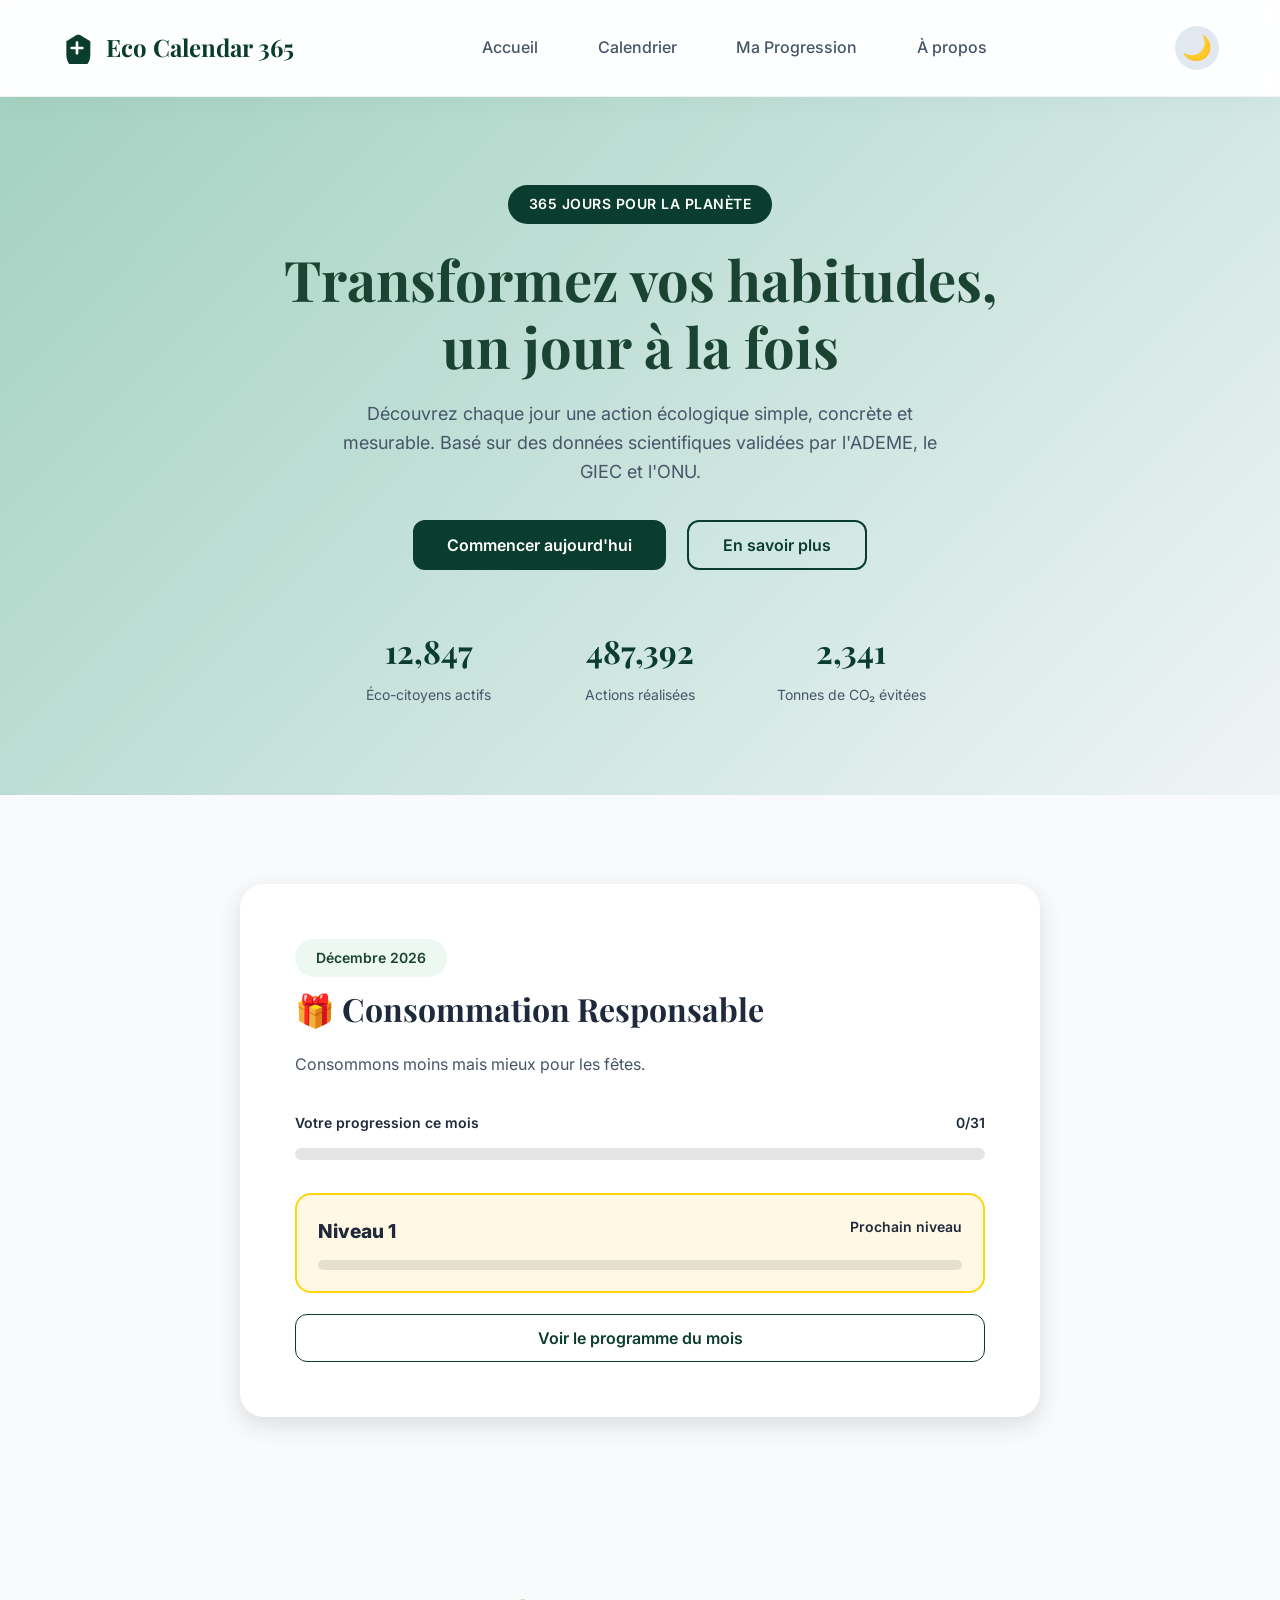
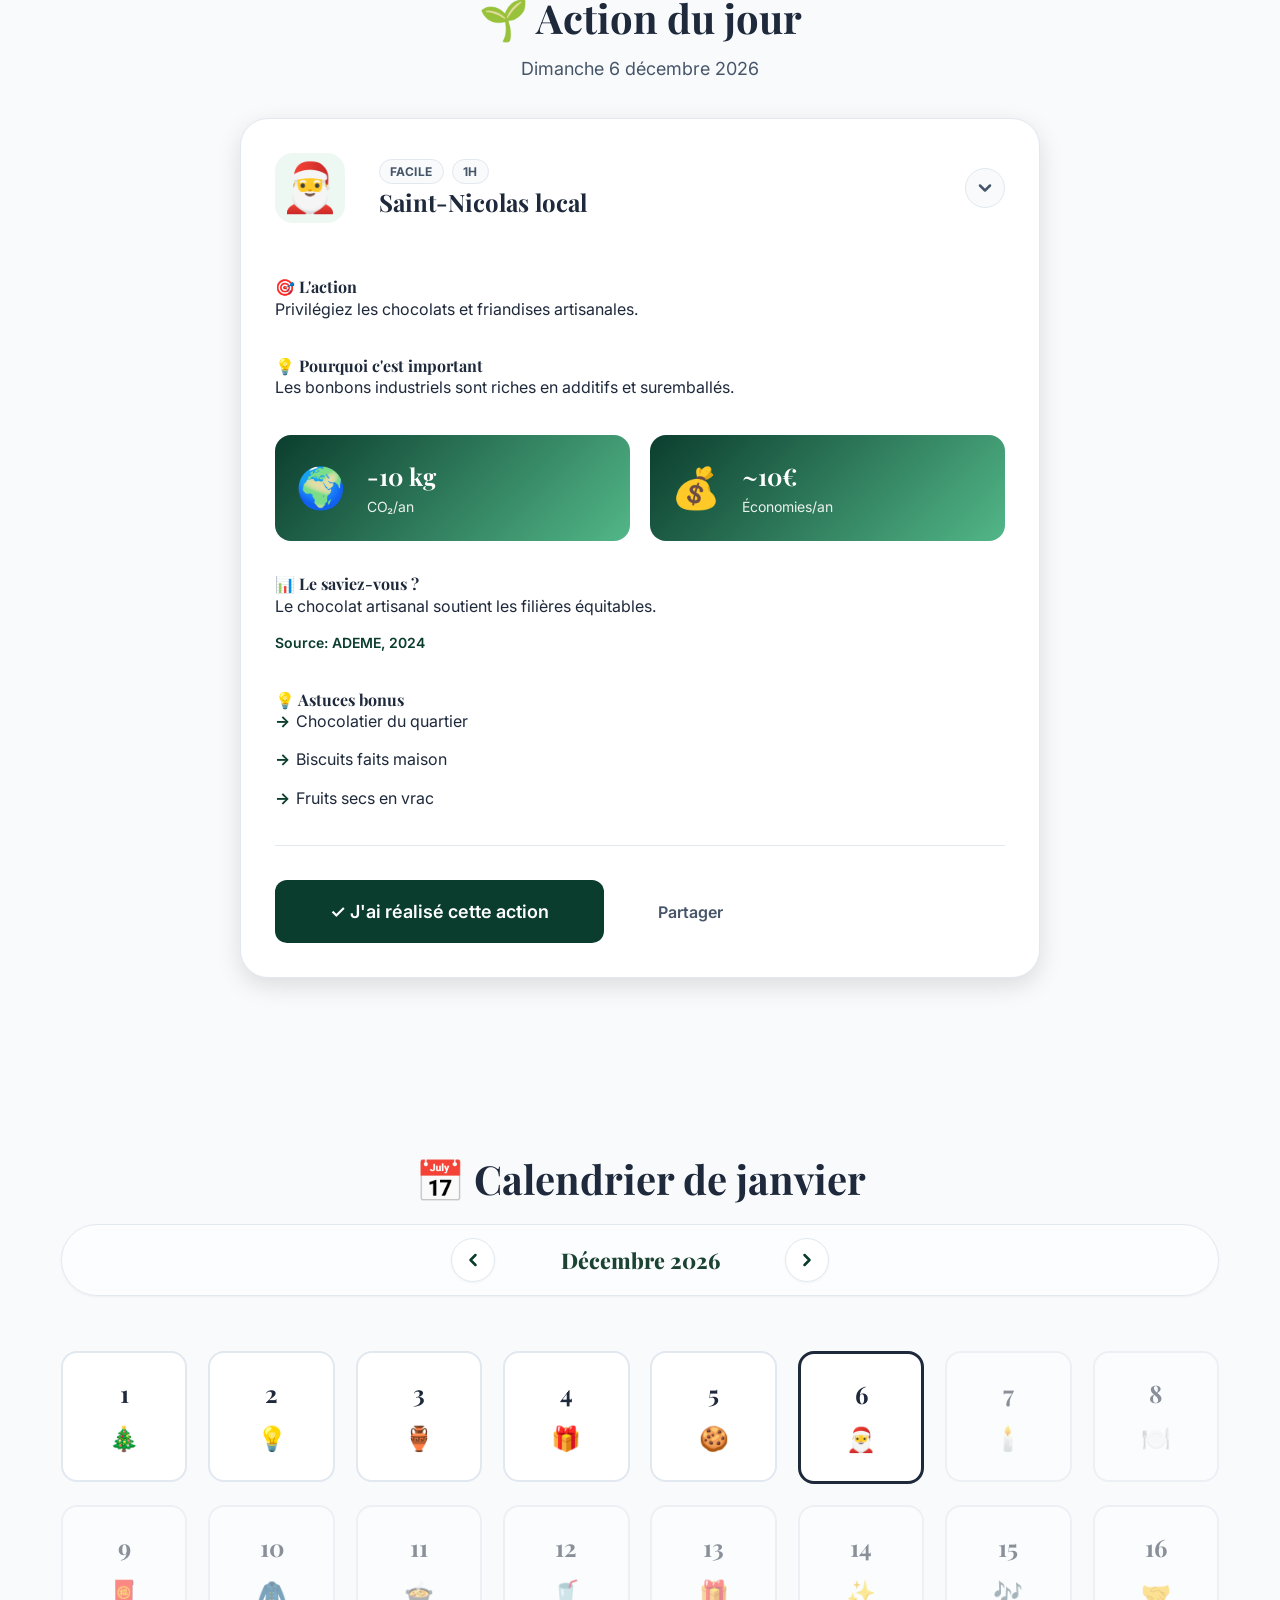
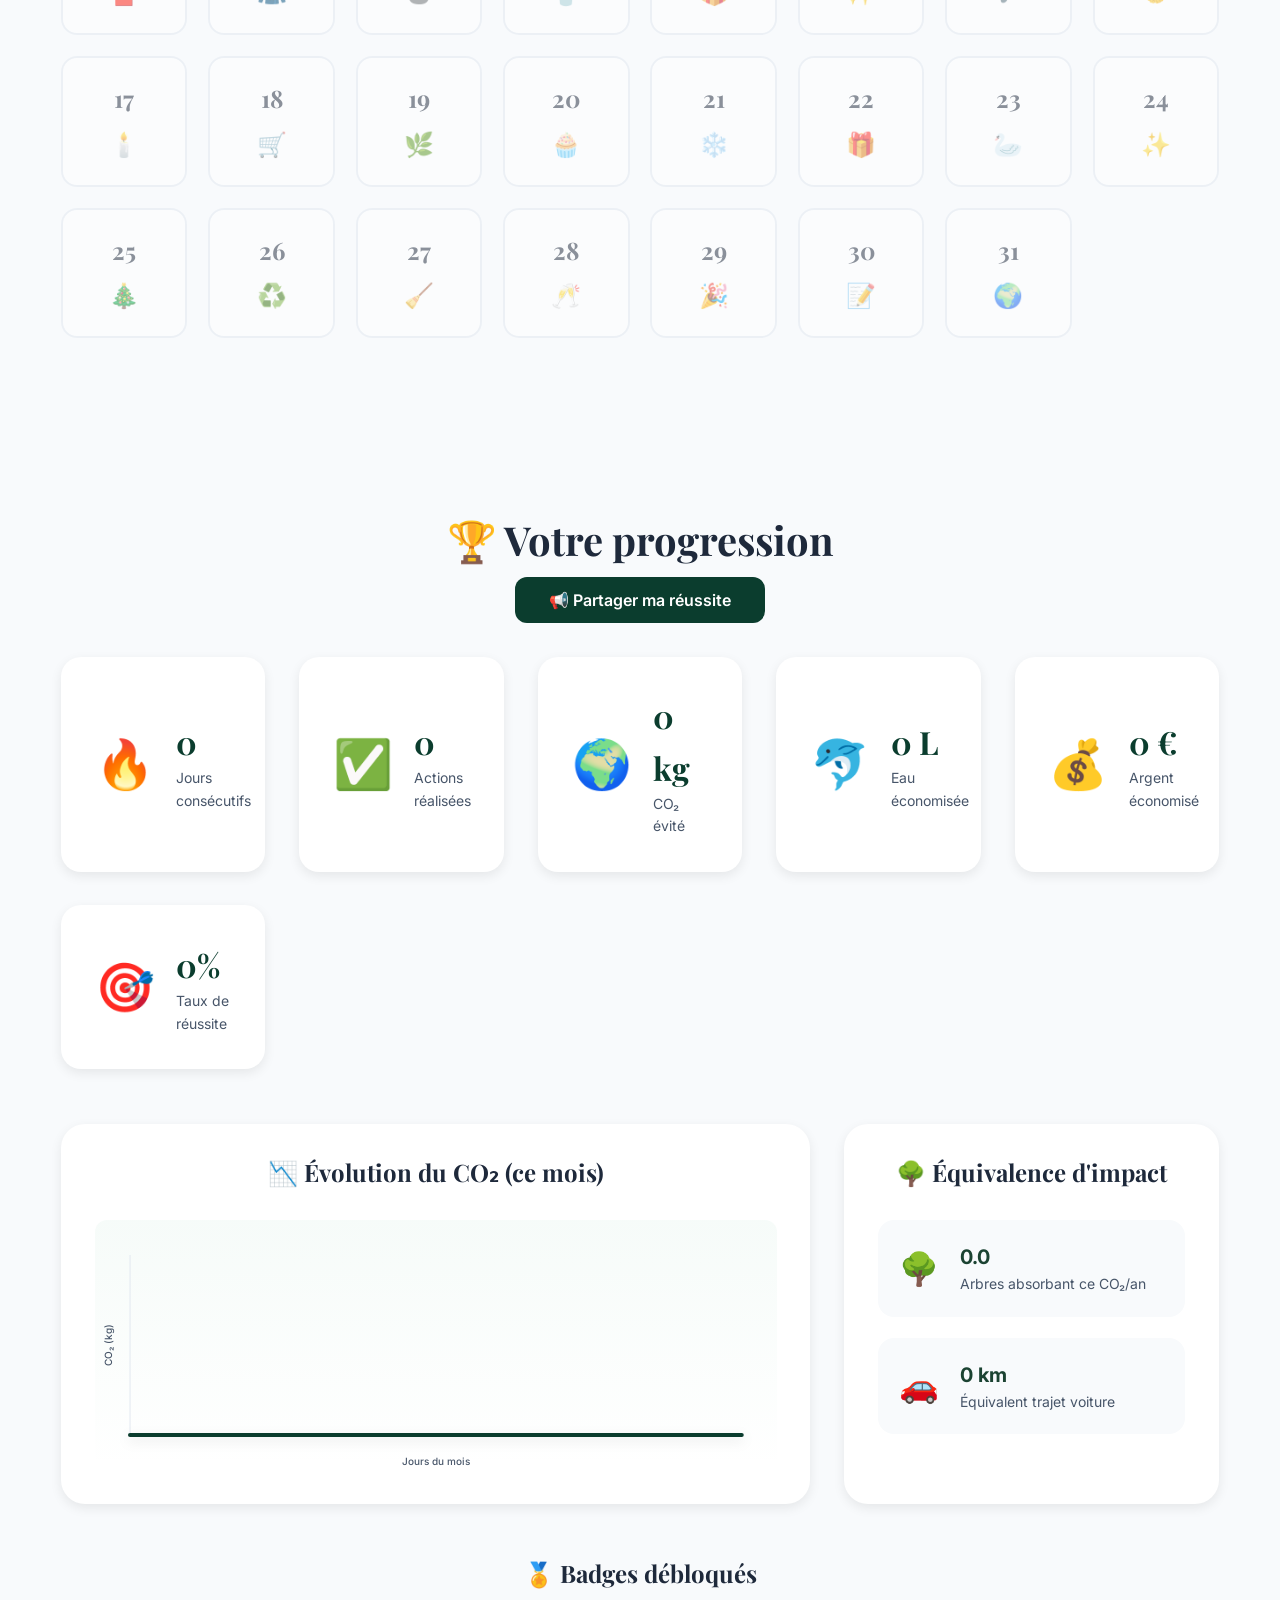
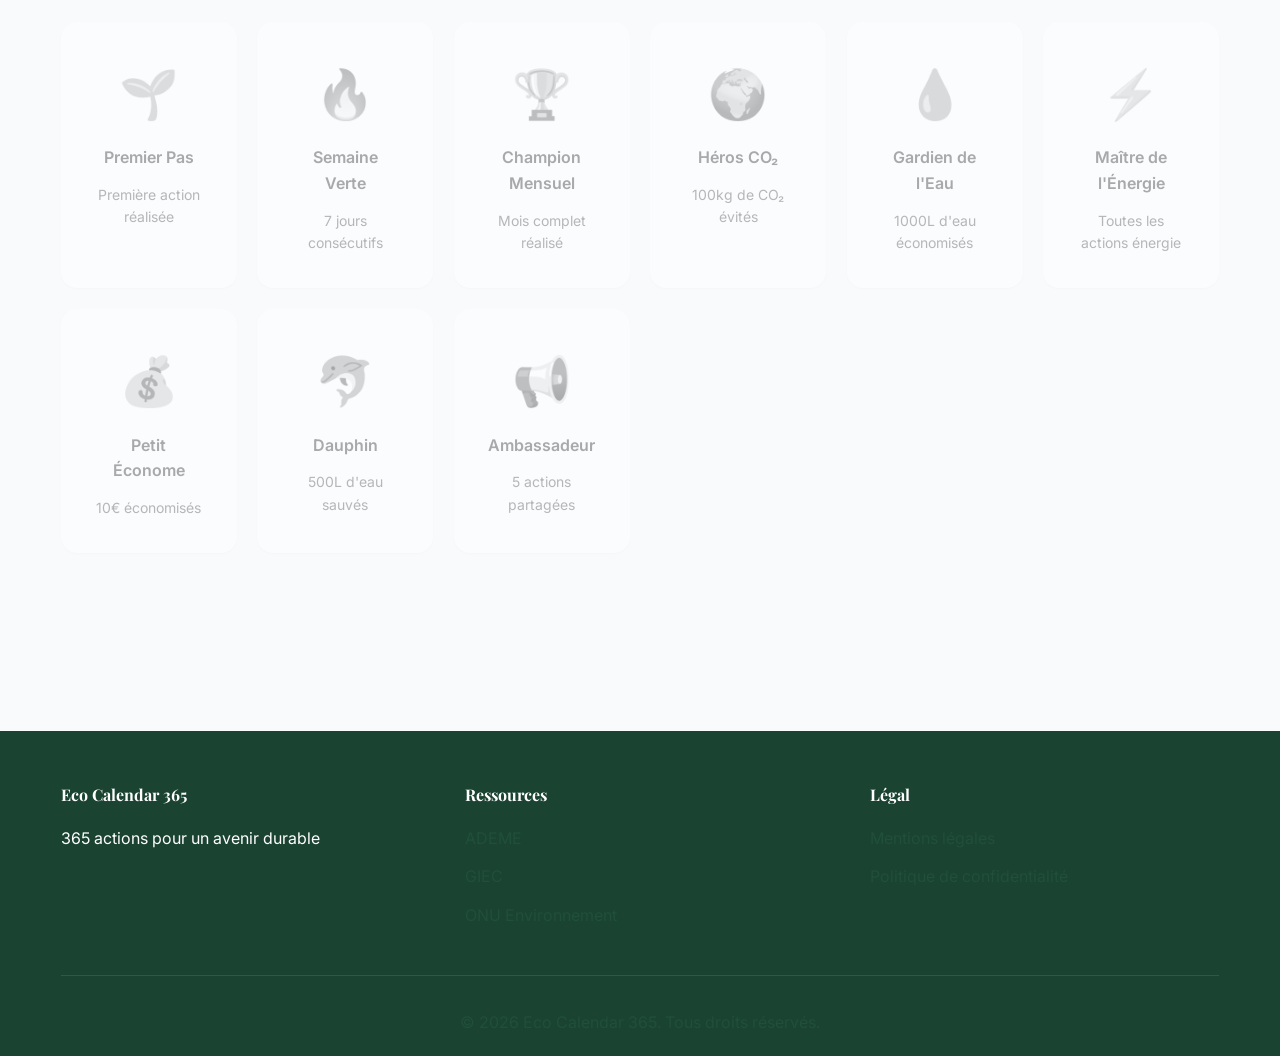
==== index.html @ bf5045f8 "Initial commit - Eco Calendar 365" ====
<!DOCTYPE html>
<html lang="fr">

<head>
    <meta charset="UTF-8">
    <meta name="viewport" content="width=device-width, initial-scale=1.0">
    <title>Eco Calendar 365 - Votre calendrier écologique annuel</title>
    <meta name="description"
        content="365 actions écologiques quotidiennes pour transformer vos habitudes et sauver la planète, un jour à la fois.">
    <link rel="stylesheet" href="styles/main.css">
    <link rel="stylesheet" href="styles/month-modal.css">
    <link rel="manifest" href="manifest.json">
    <meta name="theme-color" content="#2d6a4f">
    <link rel="apple-touch-icon" href="assets/icons/icon-192.png">
    <meta name="apple-mobile-web-app-capable" content="yes">
    <meta name="apple-mobile-web-app-status-bar-style" content="black-translucent">
    <link rel="preconnect" href="https://fonts.googleapis.com">
    <link rel="preconnect" href="https://fonts.gstatic.com" crossorigin>
    <link
        href="https://fonts.googleapis.com/css2?family=Inter:wght@300;400;500;600;700&family=Playfair+Display:wght@600;700&display=swap"
        rel="stylesheet">
</head>

<body>
    <!-- Header -->
    <header class="header nav-fixed">
        <div class="container">
            <div class="header-content">
                <div class="logo" onclick="goToToday()" style="cursor: pointer;">
                    <svg class="logo-icon" viewBox="0 0 24 24" fill="none" xmlns="http://www.w3.org/2000/svg">
                        <path d="M12 2L4 7v10c0 5.55 3.84 10.74 9 12 5.16-1.26 9-6.45 9-12V7l-8-5z"
                            fill="currentColor" />
                        <path d="M12 8v8M8 12h8" stroke="white" stroke-width="2" stroke-linecap="round" />
                    </svg>
                    <h1>Eco Calendar 365</h1>
                </div>
                <nav class="nav">
                    <a href="#hero" class="nav-link" onclick="goToToday(); return false;">Accueil</a>
                    <a href="#calendar" class="nav-link">Calendrier</a>
                    <a href="#progress" class="nav-link">Ma Progression</a>
                    <a href="#about" class="nav-link">À propos</a>
                </nav>
                <div class="header-actions">
                    <button id="darkModeToggle" class="btn btn-ghost" title="Changer le mode de luminosité">
                        <span class="mode-icon">🌙</span>
                    </button>
                </div>
            </div>
        </div>
    </header>

    <!-- Hero Section -->
    <section class="hero" id="seasonalHero">
        <div class="seasonal-overlay"></div>
        <div class="container">
            <div class="hero-content">
                <span class="hero-badge">365 jours pour la planète</span>
                <h2 class="hero-title">Transformez vos habitudes,<br>un jour à la fois</h2>
                <p class="hero-description">
                    Découvrez chaque jour une action écologique simple, concrète et mesurable.
                    Basé sur des données scientifiques validées par l'ADEME, le GIEC et l'ONU.
                </p>
                <div class="hero-cta">
                    <button class="btn btn-primary" onclick="scrollToCalendar()">
                        Commencer aujourd'hui
                    </button>
                    <button class="btn btn-secondary" onclick="showAbout()">
                        En savoir plus
                    </button>
                </div>
                <div class="hero-stats">
                    <div class="stat">
                        <span class="stat-number" id="totalUsers">12,847</span>
                        <span class="stat-label">Éco-citoyens actifs</span>
                    </div>
                    <div class="stat">
                        <span class="stat-number" id="totalActions">487,392</span>
                        <span class="stat-label">Actions réalisées</span>
                    </div>
                    <div class="stat">
                        <span class="stat-number" id="totalCO2">2,341</span>
                        <span class="stat-label">Tonnes de CO₂ évitées</span>
                    </div>
                </div>
            </div>
        </div>
    </section>

    <!-- Current Month Theme -->
    <section class="current-theme" id="currentTheme">
        <div class="container">
            <div class="theme-card">
                <div class="theme-header">
                    <span class="theme-badge" id="themeBadge">Janvier 2026</span>
                    <h3 class="theme-title" id="themeTitle">⚡ Énergie & Chauffage</h3>
                </div>
                <p class="theme-description" id="themeDescription">
                    Ce mois-ci, focus sur la réduction de notre consommation énergétique.
                    Chaque geste compte pour diminuer notre empreinte carbone et nos factures.
                </p>
                <div class="theme-progress">
                    <div class="progress-header">
                        <span class="progress-label">Votre progression ce mois</span>
                        <span class="progress-value" id="monthProgress">0/31</span>
                    </div>
                    <div class="progress-bar">
                        <div class="progress-fill" id="monthProgressBar" style="width: 0%"></div>
                    </div>
                </div>

                <div class="level-progress">
                    <div class="progress-header">
                        <span class="progress-label" id="currentLevel">Niveau 1</span>
                        <span class="progress-value">Prochain niveau</span>
                    </div>
                    <div class="progress-bar xp">
                        <div class="progress-fill xp" id="xpProgressBar" style="width: 0%"></div>
                    </div>
                </div>
                <button class="btn btn-outline" onclick="showMonthDetails()">
                    Voir le programme du mois
                </button>
            </div>
        </div>
    </section>

    <!-- Today's Action -->
    <section class="today-action" id="todayAction">
        <div class="container">
            <div class="section-header">
                <h2 class="section-title" id="actionSectionTitle">🌱 Action du jour</h2>
                <p class="section-subtitle" id="actionSectionSubtitle">Mardi 21 janvier 2026 - Jour 21/365</p>
            </div>

            <div class="action-card" id="actionCard">
                <div class="action-card-main">
                    <div class="action-icon-container">
                        <div class="action-icon" id="actionIcon">💡</div>
                    </div>

                    <div class="action-main-content">
                        <div class="action-meta">
                            <span class="action-difficulty" id="actionDifficulty">Facile</span>
                            <span class="action-time" id="actionTime">5 min</span>
                        </div>
                        <h3 class="action-title" id="actionTitle">Baissez votre chauffage de 1°C</h3>
                    </div>

                    <button class="btn-toggle-round" id="toggleActionBtn" onclick="toggleTodayAction()"
                        title="Voir plus de détails">
                        <svg width="20" height="20" viewBox="0 0 24 24" fill="none" stroke="currentColor"
                            stroke-width="3" stroke-linecap="round" stroke-linejoin="round">
                            <path d="m6 9 6 6 6-6" />
                        </svg>
                    </button>
                </div>

                <div id="actionExpandable" class="action-details-container collapsed">
                    <div class="action-details-inner">
                        <div class="action-section">
                            <h4 class="action-subtitle">🎯 L'action</h4>
                            <p id="actionDescription">...</p>
                        </div>

                        <div class="action-section">
                            <h4 class="action-subtitle">💡 Pourquoi c'est important</h4>
                            <p id="actionWhy">...</p>
                        </div>

                        <div class="action-impact">
                            <div class="impact-card">
                                <span class="impact-icon">🌍</span>
                                <div class="impact-content">
                                    <span class="impact-value" id="impactValue">-300 kg</span>
                                    <span class="impact-label">CO₂/an</span>
                                </div>
                            </div>
                            <div class="impact-card">
                                <span class="impact-icon">💰</span>
                                <div class="impact-content">
                                    <span class="impact-value" id="savingsValue">~100€</span>
                                    <span class="impact-label">Économies/an</span>
                                </div>
                            </div>
                        </div>

                        <div class="action-section">
                            <h4 class="action-subtitle">📊 Le saviez-vous ?</h4>
                            <p id="actionFact">...</p>
                            <a href="#" class="action-source" id="actionSource">Source: ADEME 2024</a>
                        </div>

                        <div class="action-tips">
                            <h4 class="action-subtitle">💡 Astuces bonus</h4>
                            <ul id="actionTips"></ul>
                        </div>
                    </div>
                </div>

                <div class="action-footer">
                    <button class="btn btn-primary btn-large" onclick="completeAction()">
                        ✓ J'ai réalisé cette action
                    </button>
                    <button class="btn btn-ghost" onclick="shareAction()">
                        Partager
                    </button>
                </div>
            </div>
        </div>
    </section>

    <!-- Calendar Grid -->
    <section class="calendar-section" id="calendar">
        <div class="container">
            <div class="section-header">
                <h2 class="section-title">📅 Calendrier de janvier</h2>
                <div class="month-selector">
                    <button class="month-nav" onclick="previousMonth()" aria-label="Mois précédent">
                        <svg width="20" height="20" viewBox="0 0 24 24" fill="none" stroke="currentColor"
                            stroke-width="3" stroke-linecap="round" stroke-linejoin="round">
                            <path d="m15 18-6-6 6-6" />
                        </svg>
                    </button>
                    <div class="current-month-container">
                        <span class="current-month" id="currentMonth">Janvier 2026</span>
                        <button id="backToToday" class="btn-mini" onclick="goToToday()">Aujourd'hui</button>
                    </div>
                    <button class="month-nav" onclick="nextMonth()" aria-label="Mois suivant">
                        <svg width="20" height="20" viewBox="0 0 24 24" fill="none" stroke="currentColor"
                            stroke-width="3" stroke-linecap="round" stroke-linejoin="round">
                            <path d="m9 18 6-6-6-6" />
                        </svg>
                    </button>
                </div>
            </div>

            <div class="calendar-grid" id="calendarGrid">
                <!-- Generated by JavaScript -->
            </div>
        </div>
    </section>

    <!-- Progress Section -->
    <section class="progress-section" id="progress">
        <div class="container">
            <div class="section-header">
                <h2 class="section-title">🏆 Votre progression</h2>
                <button class="btn btn-primary" onclick="shareImpact()">
                    📢 Partager ma réussite
                </button>
            </div>

            <div class="progress-cards">
                <div class="progress-card">
                    <div class="progress-card-icon">🔥</div>
                    <div class="progress-card-content">
                        <span class="progress-card-value" id="streakDays">0</span>
                        <span class="progress-card-label">Jours consécutifs</span>
                    </div>
                </div>

                <div class="progress-card">
                    <div class="progress-card-icon">✅</div>
                    <div class="progress-card-content">
                        <span class="progress-card-value" id="totalCompleted">0</span>
                        <span class="progress-card-label">Actions réalisées</span>
                    </div>
                </div>

                <div class="progress-card">
                    <div class="progress-card-icon">🌍</div>
                    <div class="progress-card-content">
                        <span class="progress-card-value" id="totalImpact">0 kg</span>
                        <span class="progress-card-label">CO₂ évité</span>
                    </div>
                </div>

                <div class="progress-card">
                    <div class="progress-card-icon">🐬</div>
                    <div class="progress-card-content">
                        <span class="progress-card-value" id="totalWater">0 L</span>
                        <span class="progress-card-label">Eau économisée</span>
                    </div>
                </div>

                <div class="progress-card">
                    <div class="progress-card-icon">💰</div>
                    <div class="progress-card-content">
                        <span class="progress-card-value" id="totalMoney">0 €</span>
                        <span class="progress-card-label">Argent économisé</span>
                    </div>
                </div>

                <div class="progress-card">
                    <div class="progress-card-icon">🎯</div>
                    <div class="progress-card-content">
                        <span class="progress-card-value" id="completionRate">0%</span>
                        <span class="progress-card-label">Taux de réussite</span>
                    </div>
                </div>
            </div>

            <div class="impact-visualization">
                <div class="chart-container">
                    <h3 class="subsection-title">📉 Évolution du CO₂ (ce mois)</h3>
                    <div id="impactChart" class="impact-chart">
                        <!-- SVG injecté par JS -->
                    </div>
                </div>

                <div class="equivalencies-panel">
                    <h3 class="subsection-title">🌳 Équivalence d'impact</h3>
                    <div class="equivalencies-grid">
                        <div class="eq-item">
                            <span class="eq-icon">🌳</span>
                            <div class="eq-content">
                                <span class="eq-value" id="eqTrees">0</span>
                                <span class="eq-label">Arbres absorbant ce CO₂/an</span>
                            </div>
                        </div>
                        <div class="eq-item">
                            <span class="eq-icon">🚗</span>
                            <div class="eq-content">
                                <span class="eq-value" id="eqKm">0 km</span>
                                <span class="eq-label">Équivalent trajet voiture</span>
                            </div>
                        </div>
                    </div>
                </div>
            </div>

            <div class="badges-section">
                <h3 class="subsection-title">🏅 Badges débloqués</h3>
                <div class="badges-grid" id="badgesGrid">
                    <!-- Generated by JavaScript -->
                </div>
            </div>
        </div>
    </section>

    <!-- Footer -->
    <footer class="footer">
        <div class="container">
            <div class="footer-content">
                <div class="footer-section">
                    <h4>Eco Calendar 365</h4>
                    <p>365 actions pour un avenir durable</p>
                </div>
                <div class="footer-section">
                    <h4>Ressources</h4>
                    <a href="#">ADEME</a>
                    <a href="#">GIEC</a>
                    <a href="#">ONU Environnement</a>
                </div>
                <div class="footer-section">
                    <h4>Légal</h4>
                    <a href="#">Mentions légales</a>
                    <a href="#">Politique de confidentialité</a>
                </div>
            </div>
            <div class="footer-bottom">
                <p>&copy; 2026 Eco Calendar 365. Tous droits réservés.</p>
            </div>
        </div>
    </footer>

    <!-- Modal Partage -->
    <div id="shareModal" class="modal">
        <div class="modal-content">
            <span class="close" onclick="closeShareModal()">&times;</span>
            <h3 class="modal-title">Partager mon impact 📢</h3>
            <p id="shareTextPreview" class="share-preview"></p>
            <div class="share-options">
                <button class="btn btn-whatsapp" onclick="shareToWhatsApp()">
                    WhatsApp
                </button>
                <button class="btn btn-instagram" onclick="shareToInstagram()">
                    Instagram (Copier)
                </button>
                <button id="webShareBtn" class="btn btn-primary" onclick="useWebShare()">
                    Autre...
                </button>
            </div>
        </div>
    </div>

    <!-- Modale Programme du Mois -->
    <div class="month-modal-overlay" id="monthModal">
        <div class="month-modal">
            <div class="month-modal-header">
                <h2 class="month-modal-title" id="monthModalTitle">
                    <span id="monthModalIcon"></span>
                    <span id="monthModalName"></span>
                </h2>
                <p class="month-modal-subtitle" id="monthModalDescription"></p>
                <div class="month-modal-goal" id="monthModalGoal"></div>
                <button class="month-modal-close" onclick="closeMonthModal()" aria-label="Fermer">×</button>
            </div>
            <div class="month-modal-body">
                <h3 class="month-modal-section-title">Actions du mois</h3>
                <div class="month-actions-list" id="monthActionsList">
                    <!-- Les actions seront générées dynamiquement par JavaScript -->
                </div>
            </div>
            <div class="month-modal-footer">
                <div class="month-modal-stats">
                    Progression : <strong id="monthModalProgress">0/31</strong>
                </div>
                <div class="month-modal-progress">
                    <div class="month-modal-progress-bar">
                        <div class="month-modal-progress-fill" id="monthModalProgressBar" style="width: 0%"></div>
                    </div>
                    <span id="monthModalPercent">0%</span>
                </div>
            </div>
        </div>
    </div>

    <script src="js/data.js"></script>
    <script src="js/pwa-functions.js"></script>
    <script src="js/app.js"></script>
</body>

</html>
---- styles/main.css ----
/* ===================================
   ECO CALENDAR 365 - STYLES
   Design minimaliste & éco-responsable
   =================================== */

/* === VARIABLES === */
:root {
    /* Couleurs de base (peuvent être surchargées par le thème) */
    --theme-primary: #2d6a4f;
    --theme-primary-light: #52b788;
    --theme-primary-dark: #1b4332;
    --theme-accent: #74c69d;

    /* Neutres (Mode Clair par défaut) */
    --color-bg: #f8fafc;
    --color-surface: #ffffff;
    --color-text: #1e293b;
    --color-text-light: #475569;
    --color-border: #e2e8f0;
    --color-card-bg: #ffffff;
    --color-secondary: rgba(82, 183, 136, 0.1);

    /* Sémantique */
    --color-success: #52b788;
    --color-warning: #ffd60a;
    --color-error: #d62828;

    /* Typographie */
    --font-display: 'Playfair Display', serif;
    --font-body: 'Inter', sans-serif;

    /* Espacements */
    --space-xs: 0.5rem;
    --space-sm: 0.809rem;
    --space-md: 1.309rem;
    --space-lg: 2.118rem;
    --space-xl: 3.427rem;
    --space-2xl: 5.545rem;

    /* Ombres */
    --shadow-sm: 0 1px 3px rgba(0, 0, 0, 0.05);
    --shadow-md: 0 4px 12px rgba(0, 0, 0, 0.08);
    --shadow-lg: 0 8px 24px rgba(0, 0, 0, 0.12);

    /* Transitions */
    --transition: all 0.3s cubic-bezier(0.4, 0, 0.2, 1);
}

/* === MODE SOMBRE === */
body.dark-mode {
    --color-bg: #121412;
    --color-surface: #1a1d1a;
    --color-text: #e8e6e1;
    --color-text-light: #a0a29d;
    --color-border: #2b2d2a;
    --color-card-bg: #1e221e;
    --color-secondary: rgba(82, 183, 136, 0.05);

    --shadow-sm: 0 1px 3px rgba(0, 0, 0, 0.3);
    --shadow-md: 0 4px 12px rgba(0, 0, 0, 0.4);
    --shadow-lg: 0 8px 24px rgba(0, 0, 0, 0.5);
}

body.dark-mode .header {
    background: rgba(18, 20, 18, 0.95);
}

body.dark-mode .action-section,
body.dark-mode .day-card {
    background: var(--color-card-bg);
}

body.dark-mode .day-card:not(.completed):not(.today) {
    border-color: #3d413d;
}

/* === RESET & BASE === */
* {
    margin: 0;
    padding: 0;
    box-sizing: border-box;
}

html {
    scroll-behavior: smooth;
    font-size: 16px;
}

body {
    font-family: var(--font-body);
    color: var(--color-text);
    background-color: var(--color-bg);
    line-height: 1.6;
    -webkit-font-smoothing: antialiased;
    -moz-osx-font-smoothing: grayscale;
}

h1,
h2,
h3,
h4,
h5,
h6 {
    font-family: var(--font-display);
    font-weight: 700;
    line-height: 1.2;
    color: var(--color-text);
}

a {
    color: var(--theme-primary);
    text-decoration: none;
    transition: var(--transition);
}

a:hover {
    background: var(--theme-primary-light);
}

/* === UTILITIES === */
.container {
    max-width: 1200px;
    margin: 0 auto;
    padding: 0 var(--space-md);
}

/* === HEADER === */
.header {
    background: var(--color-surface);
    border-bottom: 1px solid var(--color-border);
    position: sticky;
    top: 0;
    z-index: 100;
    backdrop-filter: blur(10px);
    background: rgba(255, 255, 255, 0.95);
}

.header-content {
    display: flex;
    justify-content: space-between;
    align-items: center;
    padding: var(--space-sm) 0;
    gap: var(--space-lg);
}

.logo {
    display: flex;
    align-items: center;
    gap: var(--space-sm);
}

.logo-icon {
    width: 32px;
    height: 32px;
    color: var(--theme-primary);
}

.logo h1 {
    font-size: 1.5rem;
    color: var(--theme-primary);
}

.nav {
    display: flex;
    gap: var(--space-lg);
}

.nav-link {
    font-weight: 500;
    color: var(--color-text-light);
    padding: var(--space-xs) var(--space-sm);
    border-radius: 8px;
    transition: var(--transition);
}

.nav-link:hover,
.nav-link.active {
    color: var(--theme-primary);
    background: var(--color-secondary);
}

/* === HERO === */
.hero {
    position: relative;
    padding: var(--space-2xl) 0;
    transition: background-image 0.5s ease;
    background-size: cover;
    background-position: center;
    overflow: hidden;
}

.seasonal-overlay {
    position: absolute;
    top: 0;
    left: 0;
    right: 0;
    bottom: 0;
    background: linear-gradient(135deg, rgba(149, 213, 178, 0.8) 0%, rgba(250, 249, 246, 0.9) 100%);
    z-index: 1;
}

body.dark-mode .seasonal-overlay {
    background: linear-gradient(135deg, rgba(27, 67, 50, 0.85) 0%, rgba(18, 20, 18, 0.95) 100%);
}

.hero-content {
    position: relative;
    z-index: 2;
    text-align: center;
    max-width: 800px;
    margin: 0 auto;
}

.header-actions {
    display: flex;
    align-items: center;
    gap: var(--space-md);
}

#darkModeToggle {
    font-size: 1.5rem;
    padding: 8px;
    cursor: pointer;
    border-radius: 50%;
    width: 44px;
    height: 44px;
    display: flex;
    align-items: center;
    justify-content: center;
    background: var(--color-border);
    border: none;
    transition: var(--transition);
}

#darkModeToggle:hover {
    background: var(--theme-primary-light);
    transform: rotate(15deg);
}

body.dark-mode #darkModeToggle {
    background: #334155;
}

.hero-badge {
    display: inline-block;
    padding: var(--space-xs) var(--space-md);
    background: var(--theme-primary);
    color: white;
    border-radius: 50px;
    font-size: 0.875rem;
    font-weight: 600;
    text-transform: uppercase;
    letter-spacing: 0.5px;
    margin-bottom: var(--space-md);
}

.hero-title {
    font-size: clamp(2rem, 5vw, 3.5rem);
    margin-bottom: var(--space-md);
    color: var(--theme-primary-dark);
}

body.dark-mode .hero-title {
    color: white;
}

.hero-description {
    font-size: 1.125rem;
    color: var(--color-text-light);
    margin-bottom: var(--space-lg);
    max-width: 600px;
    margin-left: auto;
    margin-right: auto;
}

body.dark-mode .hero-description {
    color: var(--color-text);
}

.hero-cta {
    display: flex;
    gap: var(--space-md);
    justify-content: center;
    margin-bottom: var(--space-xl);
}

.hero-stats {
    display: grid;
    grid-template-columns: repeat(auto-fit, minmax(150px, 1fr));
    gap: var(--space-lg);
    max-width: 600px;
    margin: 0 auto;
}

.stat {
    display: flex;
    flex-direction: column;
    align-items: center;
    gap: var(--space-xs);
}

.stat-number {
    font-size: 2rem;
    font-weight: 700;
    color: var(--theme-primary);
    font-family: var(--font-display);
}

.stat-label {
    font-size: 0.875rem;
    color: var(--color-text-light);
    text-align: center;
}

/* === BUTTONS === */
.btn {
    display: inline-flex;
    align-items: center;
    justify-content: center;
    gap: var(--space-xs);
    padding: var(--space-sm) var(--space-lg);
    border-radius: 12px;
    font-weight: 600;
    font-size: 1rem;
    cursor: pointer;
    border: none;
    transition: var(--transition);
    font-family: var(--font-body);
}

.btn-primary {
    background: var(--theme-primary);
    color: white;
}

.btn-primary:hover {
    background: var(--theme-primary-dark);
    transform: translateY(-2px);
    box-shadow: var(--shadow-md);
}

.btn-secondary {
    background: transparent;
    color: var(--theme-primary);
    border: 2px solid var(--theme-primary);
}

.btn-secondary:hover {
    background: var(--theme-primary);
    color: white;
}

.btn-outline {
    background: transparent;
    color: var(--theme-primary);
    border: 1px solid var(--color-border);
}

.btn-outline:hover {
    border-color: var(--theme-primary);
    background: var(--color-secondary);
}

.btn-ghost {
    background: transparent;
    color: var(--color-text-light);
}

.btn-ghost:hover {
    background: var(--color-border);
}

.btn-large {
    padding: var(--space-md) var(--space-xl);
    font-size: 1.125rem;
}

/* === SECTIONS === */
.current-theme,
.today-action,
.calendar-section,
.progress-section {
    padding: var(--space-2xl) 0;
}

.section-header {
    text-align: center;
    margin-bottom: var(--space-lg);
}

.section-title {
    font-size: clamp(1.75rem, 4vw, 2.5rem);
    margin-bottom: var(--space-sm);
}

.section-subtitle {
    color: var(--color-text-light);
    font-size: 1.125rem;
}

/* === THEME CARD === */
.theme-card {
    background: var(--color-surface);
    border-radius: 24px;
    padding: var(--space-xl);
    box-shadow: var(--shadow-lg);
    max-width: 800px;
    margin: 0 auto;
}

.theme-header {
    margin-bottom: var(--space-md);
}

.theme-badge {
    display: inline-block;
    padding: var(--space-xs) var(--space-md);
    background: var(--color-secondary);
    color: var(--theme-primary-dark);
    border-radius: 50px;
    font-size: 0.875rem;
    font-weight: 600;
    margin-bottom: var(--space-sm);
}

body.dark-mode .theme-badge {
    background: var(--theme-primary-dark);
    color: var(--theme-primary-light);
}

.theme-title {
    font-size: 2rem;
    margin-bottom: var(--space-md);
}

.theme-description {
    color: var(--color-text-light);
    margin-bottom: var(--space-lg);
    line-height: 1.8;
}

.theme-card .btn-outline {
    width: 100%;
    margin-top: var(--space-md);
    border-color: var(--theme-primary);
    color: var(--theme-primary);
    background: var(--color-surface);
}

.theme-card .btn-outline:hover {
    background: var(--theme-primary);
    color: white;
}

.theme-progress {
    margin-bottom: var(--space-lg);
}

.progress-header {
    display: flex;
    justify-content: space-between;
    margin-bottom: var(--space-sm);
    font-size: 0.875rem;
    font-weight: 600;
}

.progress-bar {
    height: 12px;
    background: rgba(0, 0, 0, 0.1);
    /* Plus sombre pour contraste */
    border-radius: 50px;
    overflow: hidden;
}

body.dark-mode .progress-bar {
    background: rgba(255, 255, 255, 0.1);
}

.progress-fill {
    height: 100%;
    background: linear-gradient(90deg, var(--theme-primary), var(--theme-primary-light));
    border-radius: 50px;
    transition: width 0.5s ease;
}

/* === LEVEL & XP === */
.level-progress {
    margin-top: var(--space-md);
    padding: var(--space-md);
    background: rgba(255, 183, 3, 0.1);
    /* Plus saturé pour visibilité */
    border-radius: 16px;
    border: 2px solid var(--color-warning);
}

.progress-bar.xp {
    background: rgba(0, 0, 0, 0.1);
    height: 10px;
}

body.dark-mode .progress-bar.xp {
    background: rgba(255, 255, 255, 0.1);
}

.progress-fill.xp {
    background: linear-gradient(90deg, #ffb703, #fb8500);
}

#currentLevel {
    color: var(--color-text);
    /* Changé pour contraste */
    font-weight: 800;
    font-size: 1.2rem;
}

body.dark-mode #currentLevel {
    color: white;
}

body.dark-mode .level-progress {
    background: rgba(255, 214, 10, 0.1);
}

/* === ACTION CARD === */
.action-card {
    background: var(--color-surface);
    border-radius: 28px;
    padding: var(--space-lg);
    box-shadow: var(--shadow-lg);
    max-width: 800px;
    margin: 0 auto;
    border: 1px solid var(--color-border);
    transition: var(--transition);
}

.action-card.completed {
    border: 2px solid var(--color-success);
    background: linear-gradient(to bottom, var(--color-surface), rgba(82, 183, 136, 0.05));
}

.action-card-main {
    display: flex;
    align-items: center;
    gap: var(--space-lg);
}

.action-icon-container {
    flex-shrink: 0;
}

.action-icon {
    font-size: 3rem;
    width: 70px;
    height: 70px;
    display: flex;
    align-items: center;
    justify-content: center;
    background: var(--color-secondary);
    border-radius: 18px;
    transition: var(--transition);
}

.action-card.completed .action-icon {
    background: var(--color-success);
    color: white;
}

.action-main-content {
    flex-grow: 1;
}

.action-meta {
    display: flex;
    gap: var(--space-xs);
    margin-bottom: 4px;
}

.action-difficulty,
.action-time {
    padding: 2px 10px;
    background: var(--color-bg);
    border: 1px solid var(--color-border);
    border-radius: 50px;
    font-size: 0.75rem;
    font-weight: 700;
    color: var(--color-text-light);
    text-transform: uppercase;
    letter-spacing: 0.5px;
}

.action-title {
    font-size: 1.5rem;
    margin: 0;
    line-height: 1.2;
    color: var(--color-primary-dark);
}

body.dark-mode .action-title {
    color: white;
}

.btn-toggle-round {
    width: 40px;
    height: 40px;
    border-radius: 50%;
    border: 1px solid var(--color-border);
    background: var(--color-bg);
    color: var(--color-text-light);
    display: flex;
    align-items: center;
    justify-content: center;
    cursor: pointer;
    transition: var(--transition);
}

.btn-toggle-round:hover {
    background: var(--theme-primary);
    color: white;
    border-color: var(--theme-primary);
    transform: translateY(-2px);
}

.btn-toggle-round svg {
    transition: transform 0.3s ease;
}

.btn-toggle-round.active svg {
    transform: rotate(180deg);
}

.action-details-container {
    overflow: hidden;
    transition: max-height 0.5s cubic-bezier(0.4, 0, 0.2, 1);
    max-height: 2000px;
}

.action-details-container.collapsed {
    max-height: 0;
}

.action-details-inner {
    padding-top: var(--space-xl);
    display: flex;
    flex-direction: column;
    gap: var(--space-lg);
}

.action-impact {
    display: grid;
    grid-template-columns: repeat(auto-fit, minmax(200px, 1fr));
    gap: var(--space-md);
}

.impact-card {
    display: flex;
    align-items: center;
    gap: var(--space-md);
    padding: var(--space-md);
    background: linear-gradient(135deg, var(--theme-primary), var(--theme-primary-light));
    color: white;
    border-radius: 16px;
}

.impact-icon {
    font-size: 2.5rem;
}

.impact-content {
    display: flex;
    flex-direction: column;
}

.impact-value {
    font-size: 1.5rem;
    font-weight: 700;
    font-family: var(--font-display);
}

.impact-label {
    font-size: 0.875rem;
    opacity: 0.9;
}

.action-source {
    display: inline-block;
    margin-top: var(--space-sm);
    font-size: 0.875rem;
    color: var(--theme-primary);
    font-weight: 600;
}

.action-tips ul {
    list-style: none;
    display: flex;
    flex-direction: column;
    gap: var(--space-sm);
}

.action-tips li {
    padding-left: var(--space-md);
    position: relative;
}

.action-tips li::before {
    content: "→";
    position: absolute;
    left: 0;
    color: var(--theme-primary);
    font-weight: 700;
}

.action-footer {
    display: flex;
    gap: var(--space-md);
    margin-top: var(--space-lg);
    padding-top: var(--space-lg);
    border-top: 1px solid var(--color-border);
}

/* === CALENDAR GRID === */
.month-selector {
    display: flex;
    align-items: center;
    justify-content: center;
    gap: var(--space-xl);
    margin-top: var(--space-md);
    padding: var(--space-sm);
    background: rgba(255, 255, 255, 0.5);
    backdrop-filter: blur(10px);
    border-radius: 50px;
    box-shadow: var(--shadow-sm);
    border: 1px solid var(--color-border);
}

body.dark-mode .month-selector {
    background: rgba(26, 29, 26, 0.5);
}

.month-nav {
    width: 44px;
    height: 44px;
    border-radius: 50%;
    border: none;
    background: var(--color-surface);
    color: var(--theme-primary);
    display: flex;
    align-items: center;
    justify-content: center;
    cursor: pointer;
    transition: var(--transition);
    box-shadow: var(--shadow-sm);
    border: 1px solid var(--color-border);
}

.month-nav:hover {
    transform: scale(1.1);
    background: var(--theme-primary);
    color: white;
    box-shadow: var(--shadow-md);
}

.current-month {
    font-size: 1.35rem;
    font-weight: 800;
    color: var(--theme-primary-dark);
    font-family: var(--font-display);
    min-width: 180px;
    text-align: center;
}

body.dark-mode .current-month {
    color: var(--theme-primary-light);
}

.calendar-grid {
    display: grid;
    grid-template-columns: repeat(auto-fill, minmax(120px, 1fr));
    gap: var(--space-md);
    margin-top: var(--space-xl);
}

.day-card {
    aspect-ratio: 1;
    background: var(--color-surface);
    border-radius: 16px;
    padding: var(--space-md);
    display: flex;
    flex-direction: column;
    align-items: center;
    justify-content: center;
    cursor: pointer;
    transition: var(--transition);
    border: 2px solid var(--color-border);
    position: relative;
}

.day-card:hover {
    transform: translateY(-4px);
    box-shadow: var(--shadow-md);
    border-color: var(--theme-primary);
}

.day-card.completed {
    background: linear-gradient(135deg, var(--color-success), var(--theme-primary));
    color: white;
    border-color: var(--color-success);
    box-shadow: 0 4px 12px rgba(82, 183, 136, 0.3);
}

body.dark-mode .day-card.completed {
    background: linear-gradient(135deg, #74c69d, var(--theme-primary-light));
    color: #121412;
    /* Texte sombre pour un contraste maximal sur fond clair/vibrant */
    font-weight: 700;
    border-color: #95d5b2;
    box-shadow: 0 0 20px rgba(116, 198, 157, 0.4);
}

.day-card.today {
    border-color: var(--color-accent);
    border-width: 3px;
}

.day-card.locked {
    opacity: 0.5;
    cursor: not-allowed;
}

.day-number {
    font-size: 1.5rem;
    font-weight: 700;
    font-family: var(--font-display);
}

.day-icon {
    font-size: 1.5rem;
    margin-top: var(--space-xs);
}

.day-status {
    position: absolute;
    top: var(--space-xs);
    right: var(--space-xs);
    font-size: 1.25rem;
}

/* === PROGRESS CARDS === */
.progress-cards {
    display: grid;
    grid-template-columns: repeat(auto-fit, minmax(200px, 1fr));
    gap: var(--space-lg);
    margin-bottom: var(--space-xl);
}

.progress-card {
    background: var(--color-surface);
    border-radius: 20px;
    padding: var(--space-lg);
    display: flex;
    align-items: center;
    gap: var(--space-md);
    box-shadow: var(--shadow-md);
    transition: var(--transition);
}

.progress-card:hover {
    transform: translateY(-4px);
    box-shadow: var(--shadow-lg);
}

.progress-card-icon {
    font-size: 3rem;
}

.progress-card-content {
    display: flex;
    flex-direction: column;
}

.progress-card-value {
    font-size: 2rem;
    font-weight: 700;
    color: var(--theme-primary);
    font-family: var(--font-display);
}

.progress-card-label {
    font-size: 0.875rem;
    color: var(--color-text-light);
}

/* === BADGES === */
.badges-section {
    margin-top: var(--space-xl);
}

.subsection-title {
    font-size: 1.5rem;
    margin-bottom: var(--space-lg);
    text-align: center;
}

.badges-grid {
    display: grid;
    grid-template-columns: repeat(auto-fill, minmax(150px, 1fr));
    gap: var(--space-md);
}

.badge-card {
    background: var(--color-surface);
    border-radius: 16px;
    padding: var(--space-lg);
    display: flex;
    flex-direction: column;
    align-items: center;
    text-align: center;
    gap: var(--space-sm);
    box-shadow: var(--shadow-sm);
    transition: var(--transition);
}

.badge-card:hover {
    transform: scale(1.05);
    box-shadow: var(--shadow-md);
}

.badge-card.locked {
    opacity: 0.4;
    filter: grayscale(1);
}

.badge-icon {
    font-size: 3rem;
}

.badge-name {
    font-weight: 600;
    color: var(--theme-primary);
}

.badge-description {
    font-size: 0.875rem;
    color: var(--color-text-light);
}

/* === FOOTER === */
.footer {
    background: var(--theme-primary-dark);
    color: white;
    padding: var(--space-xl) 0 var(--space-md);
    margin-top: var(--space-2xl);
}

.footer-content {
    display: grid;
    grid-template-columns: repeat(auto-fit, minmax(200px, 1fr));
    gap: var(--space-xl);
    margin-bottom: var(--space-lg);
}

.footer-section h4 {
    color: white;
    margin-bottom: var(--space-md);
}

.footer-section a {
    display: block;
    color: var(--color-secondary);
    margin-bottom: var(--space-sm);
}

.footer-section a:hover {
    color: white;
}

.footer-bottom {
    text-align: center;
    padding-top: var(--space-lg);
    border-top: 1px solid rgba(255, 255, 255, 0.1);
    color: var(--color-secondary);
}

/* === RESPONSIVE === */
@media (max-width: 768px) {
    .hero-cta {
        flex-direction: column;
    }

    .nav {
        display: none;
    }

    .action-footer {
        flex-direction: column;
    }

    .calendar-grid {
        grid-template-columns: repeat(auto-fill, minmax(80px, 1fr));
    }
}

/* === ANIMATIONS === */
@keyframes fadeIn {
    from {
        opacity: 0;
        transform: translateY(20px);
    }

    to {
        opacity: 1;
        transform: translateY(0);
    }
}

.fade-in {
    animation: fadeIn 0.6s ease-out;
}

/* === MODAL & SHARE === */
.modal {
    display: none;
    position: fixed;
    z-index: 1000;
    left: 0;
    top: 0;
    width: 100%;
    height: 100%;
    background-color: rgba(0, 0, 0, 0.5);
    backdrop-filter: blur(5px);
}

.modal-content {
    background-color: var(--color-surface);
    margin: 15% auto;
    padding: var(--space-xl);
    border-radius: 24px;
    width: 90%;
    max-width: 500px;
    box-shadow: var(--shadow-lg);
    position: relative;
    text-align: center;
}

.close {
    position: absolute;
    right: 20px;
    top: 15px;
    font-size: 28px;
    font-weight: bold;
    cursor: pointer;
    color: var(--color-text-light);
}

.share-preview {
    background: var(--color-bg);
    padding: var(--space-md);
    border-radius: 12px;
    margin: var(--space-lg) 0;
    font-style: italic;
    border: 1px dashed var(--theme-primary);
}

.share-options {
    display: flex;
    flex-direction: column;
    gap: var(--space-sm);
}

.btn-whatsapp {
    background: #25d366;
    color: white;
}

.btn-instagram {
    background: linear-gradient(45deg, #f09433 0%, #e6683c 25%, #dc2743 50%, #cc2366 75%, #bc1888 100%);
    color: white;
}

.btn-whatsapp:hover,
.btn-instagram:hover {
    transform: translateY(-2px);
    box-shadow: var(--shadow-md);
}

/* === IMPACT VISUALIZATION === */
.impact-visualization {
    display: grid;
    grid-template-columns: 2fr 1fr;
    gap: var(--space-lg);
    margin: var(--space-xl) 0;
}

@media (max-width: 992px) {
    .impact-visualization {
        grid-template-columns: 1fr;
    }
}

.chart-container {
    background: var(--color-surface);
    padding: var(--space-lg);
    border-radius: 24px;
    box-shadow: var(--shadow-md);
    min-height: 300px;
}

.impact-chart {
    width: 100%;
    height: 250px;
    margin-top: var(--space-md);
    position: relative;
    background: linear-gradient(to bottom, rgba(82, 183, 136, 0.05), transparent);
    border-radius: 12px;
}

.impact-chart svg {
    width: 100%;
    height: 100%;
    overflow: visible;
}

.chart-line {
    fill: none;
    stroke: var(--theme-primary);
    stroke-width: 4;
    stroke-linecap: round;
    stroke-linejoin: round;
    filter: drop-shadow(0 4px 6px rgba(0, 0, 0, 0.1));
}

.chart-area {
    fill: var(--theme-primary);
    opacity: 0.1;
}

.chart-point {
    fill: var(--theme-primary);
    stroke: white;
    stroke-width: 2;
}

.chart-axis {
    stroke: var(--color-border);
    stroke-width: 1;
}

.chart-label {
    font-size: 10px;
    fill: var(--color-text-light);
    font-weight: 500;
}

.equivalencies-panel {
    background: var(--color-surface);
    padding: var(--space-lg);
    border-radius: 24px;
    box-shadow: var(--shadow-md);
}

.equivalencies-grid {
    display: flex;
    flex-direction: column;
    gap: var(--space-md);
    margin-top: var(--space-md);
}

.eq-item {
    display: flex;
    align-items: center;
    gap: var(--space-md);
    padding: var(--space-md);
    border-radius: 16px;
    background: var(--color-bg);
    transition: var(--transition);
}

.eq-item:hover {
    transform: translateX(5px);
    background: var(--color-secondary);
}

.eq-icon {
    font-size: 2rem;
}

.eq-content {
    display: flex;
    flex-direction: column;
}

.eq-value {
    font-size: 1.25rem;
    font-weight: 700;
    color: var(--theme-primary-dark);
}

.eq-label {
    font-size: 0.875rem;
    color: var(--color-text-light);
}

body.dark-mode .chart-axis {
    stroke: #334155;
}

body.dark-mode .eq-item {
    background: #1e221e;
}

/* === NAVIGATION FIXE === */
.nav-fixed {
    position: sticky;
    top: 0;
    z-index: 1000;
    background: rgba(255, 255, 255, 0.85);
    backdrop-filter: blur(15px) saturate(180%);
    -webkit-backdrop-filter: blur(15px) saturate(180%);
    border-bottom: 1px solid rgba(0, 0, 0, 0.05);
    padding: var(--space-sm) 0;
    box-shadow: 0 4px 30px rgba(0, 0, 0, 0.03);
}

body.dark-mode .nav-fixed {
    background: rgba(18, 20, 18, 0.8);
    border-bottom: 1px solid rgba(255, 255, 255, 0.05);
    box-shadow: 0 4px 30px rgba(0, 0, 0, 0.2);
}

/* === BOUTONS MINI & UX === */
.current-month-container {
    display: flex;
    flex-direction: column;
    align-items: center;
    gap: var(--space-xs);
}

.btn-mini {
    padding: 2px 10px;
    font-size: 0.75rem;
    background: var(--color-secondary);
    color: var(--theme-primary-dark);
    border-radius: 20px;
    border: 1px solid var(--theme-primary-light);
    cursor: pointer;
    transition: var(--transition);
}

.btn-mini:hover {
    background: var(--theme-primary);
    color: white;
}

.btn-toggle-mini {
    background: var(--color-border);
    border: none;
    border-radius: 50%;
    width: 28px;
    height: 28px;
    display: flex;
    align-items: center;
    justify-content: center;
    cursor: pointer;
    transition: var(--transition);
    color: var(--color-text-light);
}

.btn-toggle-mini:hover {
    background: var(--theme-primary);
    color: white;
}

.btn-toggle-mini.active svg {
    transform: rotate(180deg);
}

#actionExpandable {
    overflow: hidden;
    transition: max-height 0.4s ease-out, opacity 0.3s ease-out;
    max-height: 2000px;
    /* Grande valeur pour permettre l'expansion */
}

#actionExpandable.collapsed {
    max-height: 0;
    opacity: 0;
    margin: 0;
    padding: 0;
}

/* === ANIMATIONS CALENDRIER (SLIDE) === */
.calendar-grid.slide-left {
    animation: slideLeft 0.4s ease-out;
}

.calendar-grid.slide-right {
    animation: slideRight 0.4s ease-out;
}

@keyframes slideLeft {
    from {
        opacity: 0;
        transform: translateX(50px);
    }

    to {
        opacity: 1;
        transform: translateX(0);
    }
}

@keyframes slideRight {
    from {
        opacity: 0;
        transform: translateX(-50px);
    }

    to {
        opacity: 1;
        transform: translateX(0);
    }
}

.nav-link.active {
    color: var(--theme-primary);
    font-weight: 700;
}

/* --- Nouvelles Animations Ludiques --- */
@keyframes pop {
    0% {
        transform: scale(1);
    }

    50% {
        transform: scale(1.02);
    }

    100% {
        transform: scale(1);
    }
}

.action-card.completed {
    animation: pop 0.4s ease-out;
}

.btn-primary.completed {
    background: var(--color-success) !important;
    border-color: var(--color-success) !important;
    opacity: 0.85;
}
---- styles/month-modal.css ----
/* ========================================
   MODALE PROGRAMME DU MOIS - VERSION SIMPLE ET LISIBLE
   ======================================== */

/* Overlay */
.month-modal-overlay {
    display: none;
    position: fixed;
    top: 0;
    left: 0;
    width: 100%;
    height: 100%;
    background: rgba(0, 0, 0, 0.85);
    backdrop-filter: blur(8px);
    z-index: 9999;
    animation: fadeIn 0.3s ease-out;
}

.month-modal-overlay.active {
    display: flex;
    justify-content: center;
    align-items: center;
    padding: 1rem;
}

/* Container de la modale */
.month-modal {
    background: #ffffff;
    border-radius: 24px;
    max-width: 650px;
    width: 100%;
    max-height: 85vh;
    display: flex;
    flex-direction: column;
    box-shadow: 0 25px 80px rgba(0, 0, 0, 0.5);
    animation: modalEnter 0.5s cubic-bezier(0.34, 1.56, 0.64, 1);
    overflow: hidden;
}

/* Header */
.month-modal-header {
    padding: 2.5rem;
    background: linear-gradient(135deg, var(--theme-primary) 0%, var(--theme-primary-light) 100%);
    color: white;
    position: relative;
    box-shadow: 0 4px 20px rgba(0, 0, 0, 0.2);
}

.month-modal-title {
    font-size: 1.85rem;
    font-weight: 700;
    margin: 0 0 0.75rem 0;
    display: flex;
    align-items: center;
    gap: 0.75rem;
    text-shadow: 0 2px 4px rgba(0, 0, 0, 0.2);
    animation: slideInLeft 0.6s cubic-bezier(0.34, 1.56, 0.64, 1);
}

.month-modal-subtitle {
    font-size: 1rem;
    opacity: 0.98;
    margin: 0.75rem 0 0 0;
    line-height: 1.6;
    text-shadow: 0 1px 2px rgba(0, 0, 0, 0.1);
    animation: slideInLeft 0.6s cubic-bezier(0.34, 1.56, 0.64, 1) 0.1s backwards;
}

.month-modal-goal {
    font-size: 0.95rem;
    margin-top: 1rem;
    padding: 0.75rem 1.25rem;
    background: rgba(255, 255, 255, 0.25);
    backdrop-filter: blur(10px);
    border-radius: 12px;
    font-weight: 600;
    border: 1px solid rgba(255, 255, 255, 0.3);
    box-shadow: 0 4px 12px rgba(0, 0, 0, 0.15);
    animation: slideInLeft 0.6s cubic-bezier(0.34, 1.56, 0.64, 1) 0.2s backwards;
}

.month-modal-close {
    position: absolute;
    top: 1.75rem;
    right: 1.75rem;
    background: rgba(255, 255, 255, 0.25);
    backdrop-filter: blur(10px);
    border: 1px solid rgba(255, 255, 255, 0.3);
    width: 40px;
    height: 40px;
    border-radius: 50%;
    cursor: pointer;
    display: flex;
    align-items: center;
    justify-content: center;
    font-size: 1.75rem;
    color: white;
    transition: all 0.3s cubic-bezier(0.34, 1.56, 0.64, 1);
    box-shadow: 0 4px 12px rgba(0, 0, 0, 0.2);
}

.month-modal-close:hover {
    background: rgba(255, 255, 255, 0.35);
    transform: rotate(90deg) scale(1.1);
    box-shadow: 0 6px 16px rgba(0, 0, 0, 0.3);
}

/* Body */
.month-modal-body {
    padding: 2rem 2.5rem;
    overflow-y: auto;
    flex: 1;
    background: #f8f9fa;
}

.month-modal-section-title {
    font-size: 0.9rem;
    font-weight: 700;
    text-transform: uppercase;
    letter-spacing: 1.5px;
    color: #2a2a2a;
    margin: 0 0 1.5rem 0;
    padding-bottom: 0.75rem;
    border-bottom: 3px solid var(--theme-primary);
}

/* Liste des actions */
.month-actions-list {
    display: flex;
    flex-direction: column;
    gap: 0.85rem;
}

.month-action-item {
    display: flex;
    align-items: center;
    gap: 1.25rem;
    padding: 1.25rem;
    background: #ffffff;
    border-radius: 14px;
    transition: all 0.3s cubic-bezier(0.34, 1.56, 0.64, 1);
    cursor: pointer;
    border: 2px solid #e8e8e8;
    box-shadow: 0 2px 8px rgba(0, 0, 0, 0.06);
    opacity: 0;
    animation: itemFadeIn 0.4s ease-out forwards;
}

/* Animation staggered */
.month-action-item:nth-child(1) {
    animation-delay: 0.05s;
}

.month-action-item:nth-child(2) {
    animation-delay: 0.1s;
}

.month-action-item:nth-child(3) {
    animation-delay: 0.15s;
}

.month-action-item:nth-child(4) {
    animation-delay: 0.2s;
}

.month-action-item:nth-child(5) {
    animation-delay: 0.25s;
}

.month-action-item:nth-child(6) {
    animation-delay: 0.3s;
}

.month-action-item:nth-child(7) {
    animation-delay: 0.35s;
}

.month-action-item:nth-child(8) {
    animation-delay: 0.4s;
}

.month-action-item:nth-child(n+9) {
    animation-delay: 0.45s;
}

.month-action-item:hover {
    transform: translateX(8px) scale(1.02);
    box-shadow: 0 8px 20px rgba(0, 0, 0, 0.12);
    border-color: var(--theme-primary);
}

.month-action-item.completed {
    opacity: 0.7;
    background: #e8f5e9;
    border-color: #81c784;
}

.month-action-item.completed:hover {
    opacity: 0.85;
}

.month-action-status {
    font-size: 1.75rem;
    flex-shrink: 0;
}

.month-action-day {
    font-size: 0.9rem;
    font-weight: 700;
    color: var(--theme-primary);
    min-width: 55px;
    flex-shrink: 0;
}

.month-action-icon {
    font-size: 1.75rem;
    flex-shrink: 0;
}

.month-action-title {
    flex: 1;
    font-size: 1rem;
    font-weight: 600;
    color: #212121;
    line-height: 1.4;
}

/* Footer */
.month-modal-footer {
    padding: 1.75rem 2.5rem;
    background: #ffffff;
    border-top: 2px solid #e8e8e8;
    display: flex;
    justify-content: space-between;
    align-items: center;
}

.month-modal-stats {
    font-size: 0.95rem;
    color: #666;
    font-weight: 500;
}

.month-modal-stats strong {
    color: var(--theme-primary);
    font-weight: 800;
    font-size: 1.1rem;
}

.month-modal-progress {
    display: flex;
    align-items: center;
    gap: 0.75rem;
}

.month-modal-progress-bar {
    width: 120px;
    height: 8px;
    background: #e8e8e8;
    border-radius: 4px;
    overflow: hidden;
}

.month-modal-progress-fill {
    height: 100%;
    background: linear-gradient(90deg, var(--theme-primary) 0%, var(--theme-primary-light) 100%);
    border-radius: 4px;
    transition: width 0.6s cubic-bezier(0.34, 1.56, 0.64, 1);
}

.month-modal-progress span {
    font-weight: 700;
    color: var(--theme-primary);
    font-size: 0.95rem;
}

/* Animations */
@keyframes fadeIn {
    from {
        opacity: 0;
    }

    to {
        opacity: 1;
    }
}

@keyframes modalEnter {
    from {
        opacity: 0;
        transform: translateY(50px) scale(0.9);
    }

    to {
        opacity: 1;
        transform: translateY(0) scale(1);
    }
}

@keyframes slideInLeft {
    from {
        opacity: 0;
        transform: translateX(-30px);
    }

    to {
        opacity: 1;
        transform: translateX(0);
    }
}

@keyframes itemFadeIn {
    from {
        opacity: 0;
        transform: translateY(20px);
    }

    to {
        opacity: 1;
        transform: translateY(0);
    }
}

/* Scrollbar */
.month-modal-body::-webkit-scrollbar {
    width: 10px;
}

.month-modal-body::-webkit-scrollbar-track {
    background: #f0f0f0;
    border-radius: 5px;
}

.month-modal-body::-webkit-scrollbar-thumb {
    background: var(--theme-primary);
    border-radius: 5px;
}

.month-modal-body::-webkit-scrollbar-thumb:hover {
    background: var(--theme-primary-light);
}

/* Responsive */
@media (max-width: 768px) {
    .month-modal {
        max-height: 90vh;
        margin: 0.5rem;
        border-radius: 20px;
    }

    .month-modal-header {
        padding: 2rem 1.5rem;
    }

    .month-modal-title {
        font-size: 1.5rem;
    }

    .month-modal-body {
        padding: 1.5rem;
    }

    .month-action-item {
        padding: 1rem;
        gap: 1rem;
    }

    .month-action-day {
        min-width: 50px;
        font-size: 0.85rem;
    }

    .month-action-title {
        font-size: 0.95rem;
    }

    .month-modal-footer {
        padding: 1.5rem;
        flex-direction: column;
        gap: 1rem;
        align-items: flex-start;
    }

    .month-modal-progress {
        width: 100%;
        justify-content: space-between;
    }

    .month-modal-progress-bar {
        flex: 1;
    }
}

/* Mode Sombre */
body.dark-mode .month-modal {
    background: #1e1e1e;
}

body.dark-mode .month-modal-body {
    background: #2a2a2a;
}

body.dark-mode .month-modal-section-title {
    color: #e0e0e0;
}

body.dark-mode .month-action-item {
    background: #2d2d2d;
    border-color: #404040;
    box-shadow: 0 2px 8px rgba(0, 0, 0, 0.3);
}

body.dark-mode .month-action-item:hover {
    box-shadow: 0 8px 20px rgba(0, 0, 0, 0.4);
}

body.dark-mode .month-action-item.completed {
    background: rgba(82, 183, 136, 0.15);
    border-color: rgba(82, 183, 136, 0.4);
}

body.dark-mode .month-action-title {
    color: #e8e8e8;
}

body.dark-mode .month-modal-footer {
    background: #1e1e1e;
    border-top-color: #404040;
}

body.dark-mode .month-modal-stats {
    color: #b0b0b0;
}

body.dark-mode .month-modal-progress-bar {
    background: #404040;
}

body.dark-mode .month-modal-body::-webkit-scrollbar-track {
    background: #333;
}
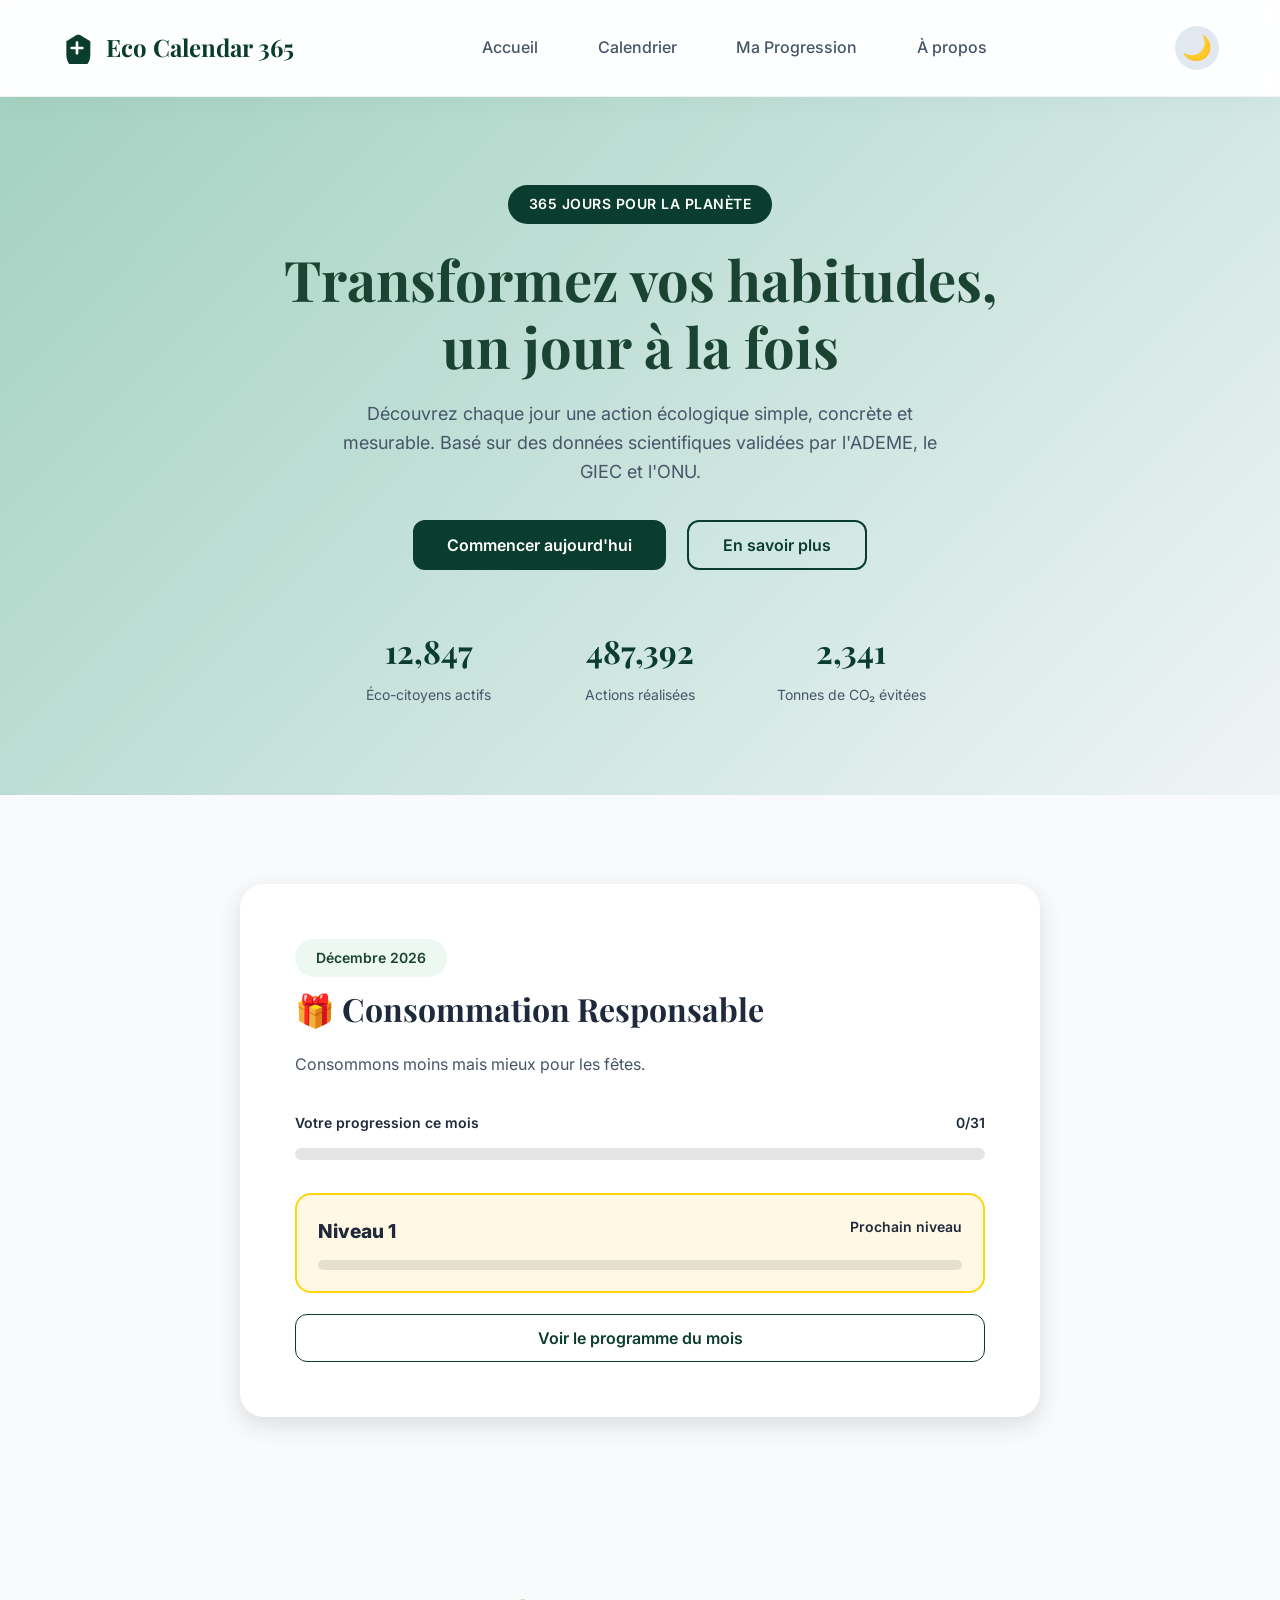
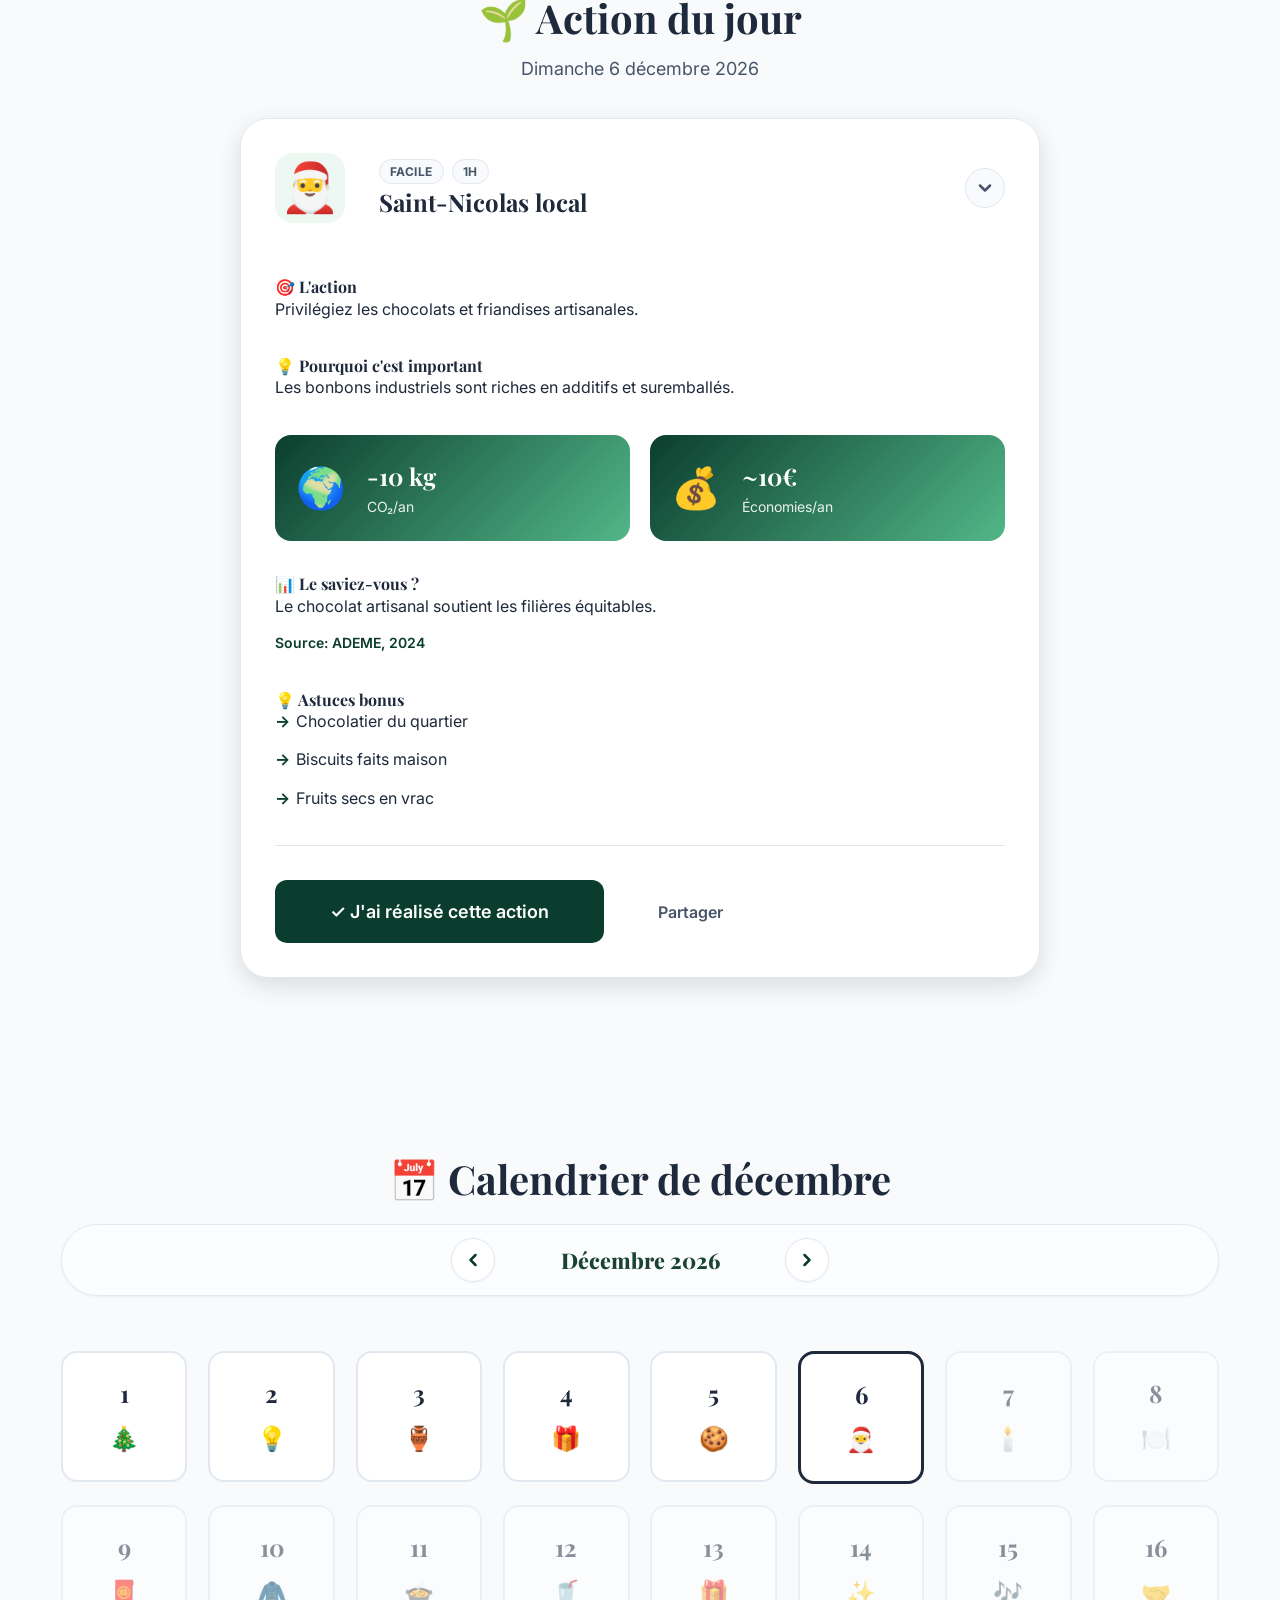
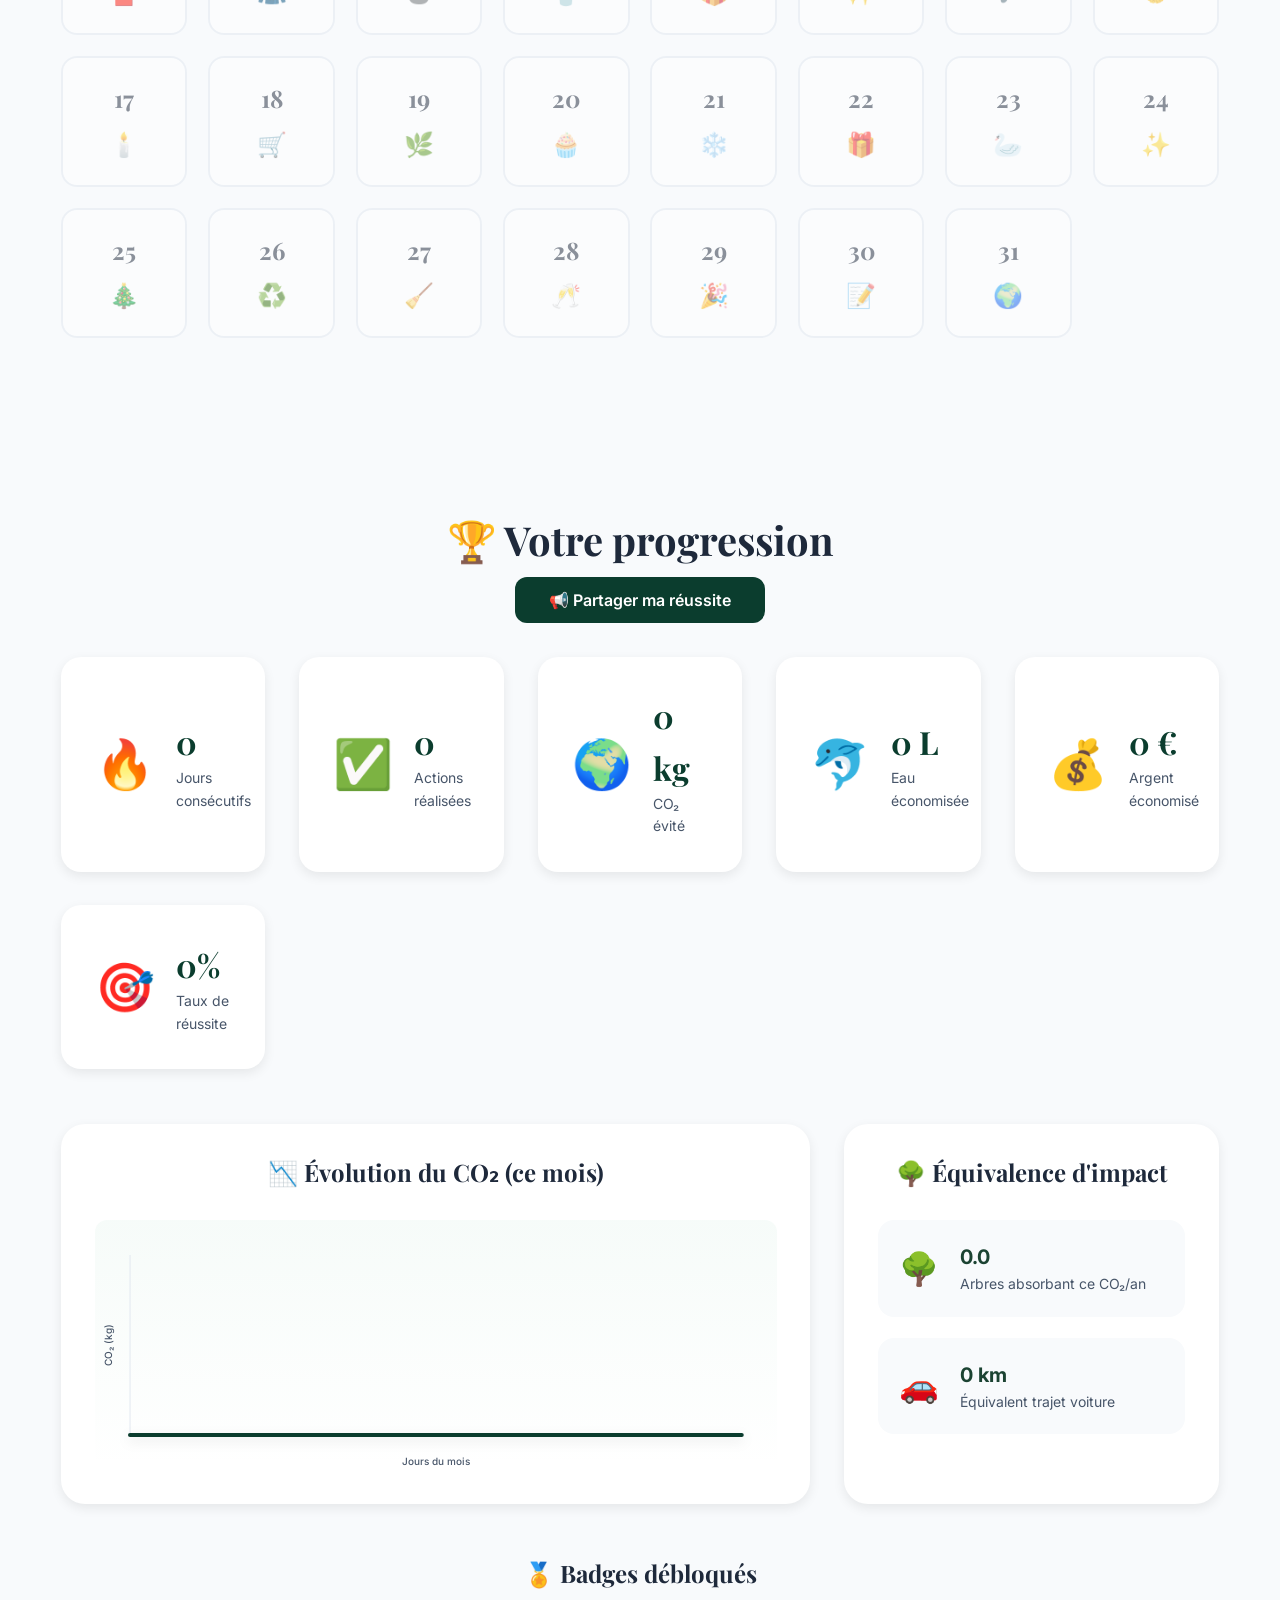
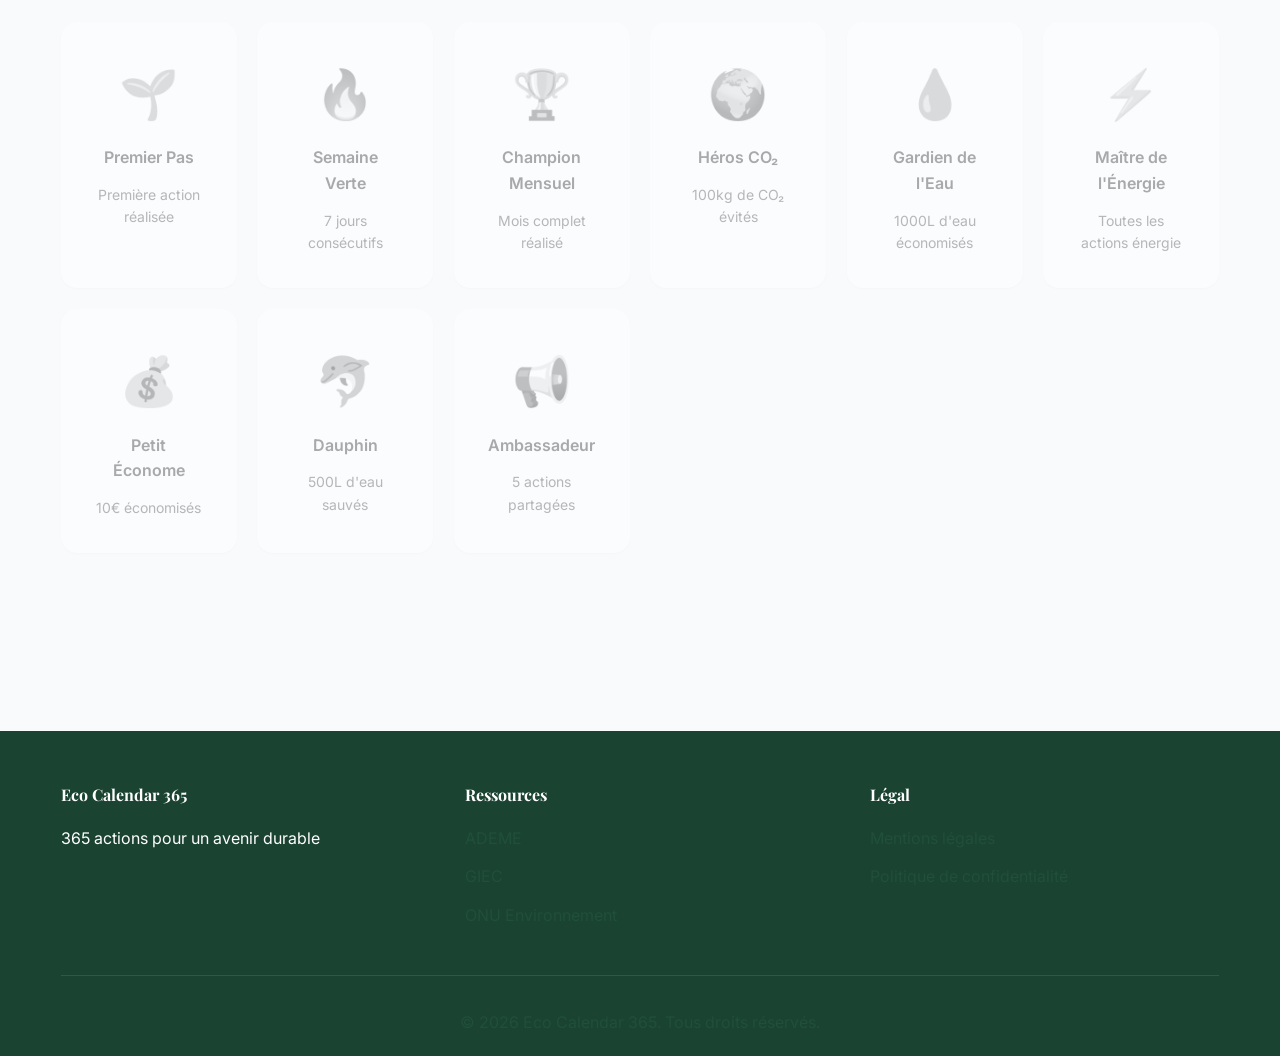
==== commit cdb73d44: "feat: ajout icônes PWA, titre calendrier dynamique et nettoyage JS" ====
--- a/index.html
+++ b/index.html
@@ -11,7 +11,10 @@
     <link rel="stylesheet" href="styles/month-modal.css">
     <link rel="manifest" href="manifest.json">
     <meta name="theme-color" content="#2d6a4f">
-    <link rel="apple-touch-icon" href="assets/icons/icon-192.png">
+    <link rel="icon" type="image/png" sizes="192x192" href="assets/icons/icon-192.png">
+    <link rel="icon" type="image/png" sizes="512x512" href="assets/icons/icon-512.png">
+    <link rel="apple-touch-icon" sizes="152x152" href="assets/icons/icon-152.png">
+    <link rel="apple-touch-icon" sizes="192x192" href="assets/icons/icon-192.png">
     <meta name="apple-mobile-web-app-capable" content="yes">
     <meta name="apple-mobile-web-app-status-bar-style" content="black-translucent">
     <link rel="preconnect" href="https://fonts.googleapis.com">
@@ -213,7 +216,7 @@
     <section class="calendar-section" id="calendar">
         <div class="container">
             <div class="section-header">
-                <h2 class="section-title">📅 Calendrier de janvier</h2>
+                <h2 class="section-title" id="calendarSectionTitle">📅 Calendrier de janvier</h2>
                 <div class="month-selector">
                     <button class="month-nav" onclick="previousMonth()" aria-label="Mois précédent">
                         <svg width="20" height="20" viewBox="0 0 24 24" fill="none" stroke="currentColor"
